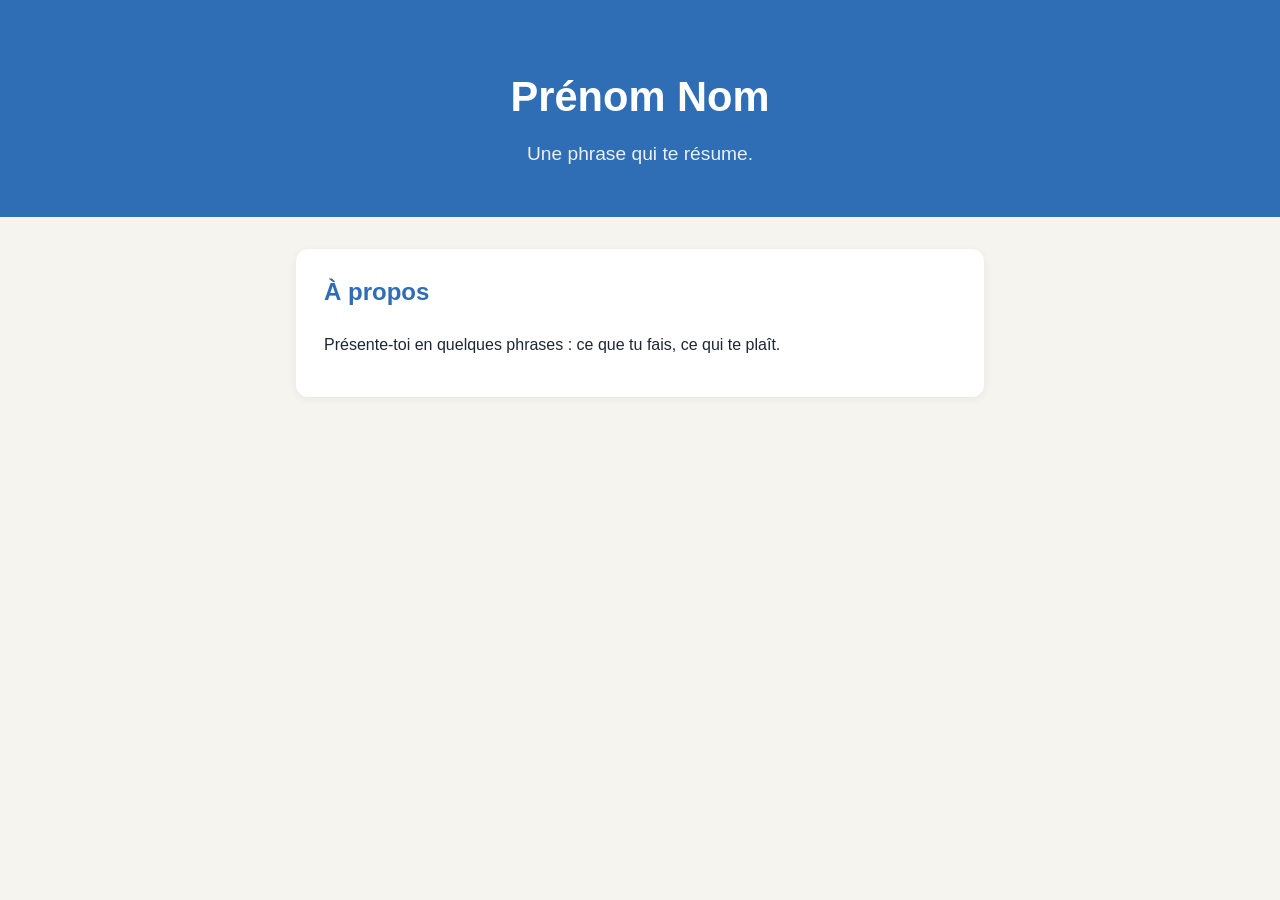
==== index.html @ 7ca130fb "Ajoute la section À propos" ====
<!DOCTYPE html>
<html lang="fr">
<head>
  <meta charset="UTF-8">
  <meta name="viewport" content="width=device-width, initial-scale=1.0">
  <title>Prénom Nom</title>
  <link rel="stylesheet" href="style.css">
</head>
<body>
  <header class="entete">
    <h1>Prénom Nom</h1>
    <p class="accroche">Une phrase qui te résume.</p>
  </header>

  <main>
    <section>
  <h2>À propos</h2>
  <p>Présente-toi en quelques phrases : ce que tu fais, ce qui te plaît.</p>
</section>
    

    

    
  </main>

  
</body>
</html>
---- style.css ----
/* ==========================================================
   Style de la page perso
   ÉTAPE 7 : change les couleurs ci-dessous pour personnaliser
   ta page (un code couleur = # suivi de 6 caractères).
   ========================================================== */

:root {
  --couleur-principale: #2f6db5;   /* titres, liens, bandeau */
  --couleur-fond: #f6f4ef;         /* fond de la page */
  --couleur-carte: #ffffff;        /* fond des sections */
  --couleur-texte: #1d2733;        /* texte courant */
  --police: "Segoe UI", Arial, sans-serif;
}

* {
  box-sizing: border-box;
}

body {
  margin: 0;
  font-family: var(--police);
  background: var(--couleur-fond);
  color: var(--couleur-texte);
  line-height: 1.6;
}

/* ---------- Bandeau du haut ---------- */
.entete {
  background: var(--couleur-principale);
  color: #ffffff;
  text-align: center;
  padding: 64px 24px 48px;
}

.entete h1 {
  margin: 0;
  font-size: 2.6rem;
}

.accroche {
  margin: 8px 0 0;
  font-size: 1.2rem;
  opacity: 0.9;
}

/* ---------- Contenu ---------- */
main {
  max-width: 720px;
  margin: 0 auto;
  padding: 32px 16px;
}

section {
  background: var(--couleur-carte);
  border-radius: 12px;
  padding: 24px 28px;
  margin-bottom: 24px;
  box-shadow: 0 2px 8px rgba(0, 0, 0, 0.06);
}

h2 {
  margin-top: 0;
  color: var(--couleur-principale);
}

a {
  color: var(--couleur-principale);
  font-weight: 600;
}

/* ---------- Pied de page ---------- */
footer {
  text-align: center;
  padding: 24px;
  font-size: 0.9rem;
  opacity: 0.7;
}
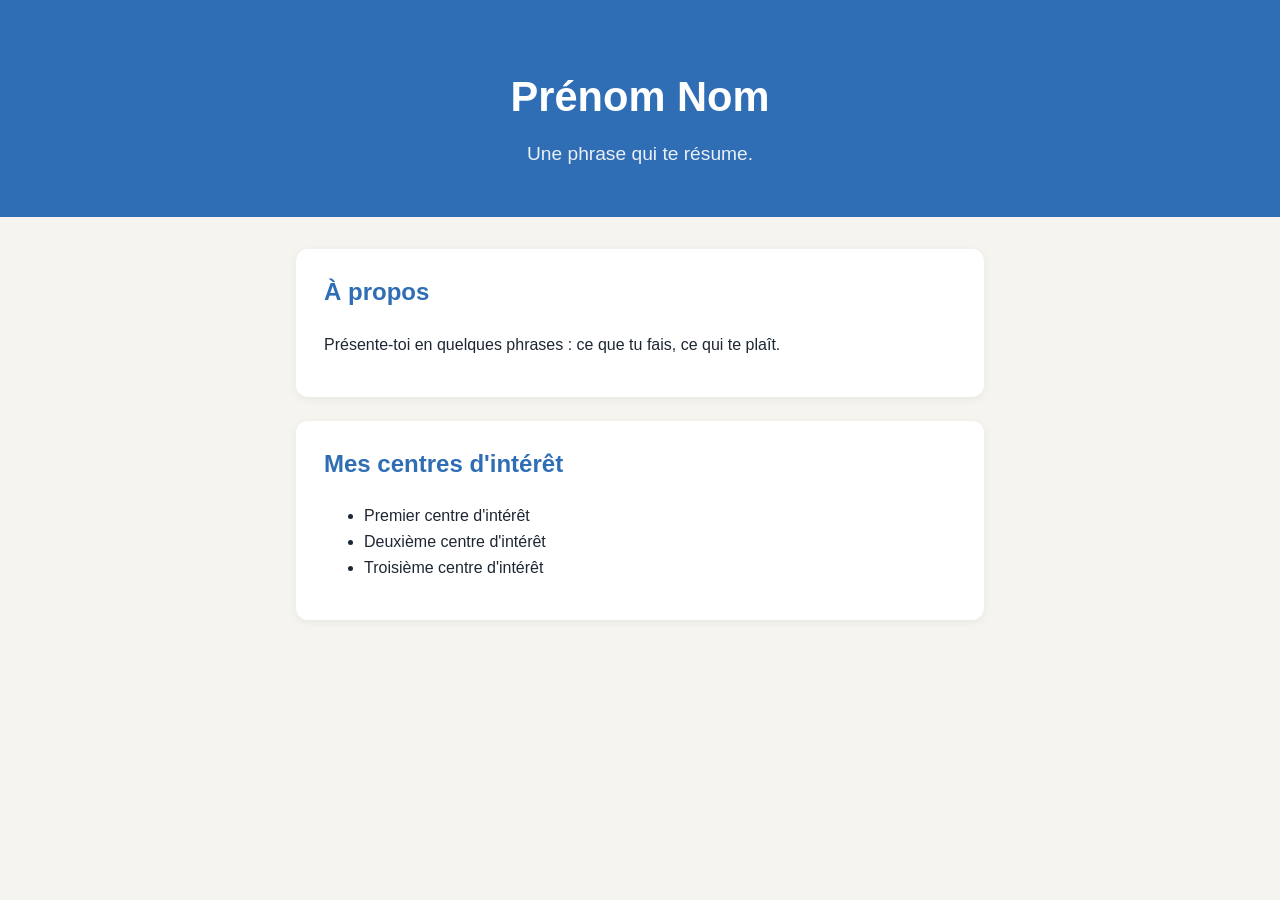
==== commit ad98b2f2: "Ajoute mes centres d'intérêt" ====
--- a/index.html
+++ b/index.html
@@ -14,11 +14,18 @@
 
   <main>
     <section>
-  <h2>À propos</h2>
-  <p>Présente-toi en quelques phrases : ce que tu fais, ce qui te plaît.</p>
-</section>
+      <h2>À propos</h2>
+      <p>Présente-toi en quelques phrases : ce que tu fais, ce qui te plaît.</p>
+    </section>
     
-
+    <section>
+      <h2>Mes centres d'intérêt</h2>
+      <ul>
+        <li>Premier centre d'intérêt</li>
+        <li>Deuxième centre d'intérêt</li>
+        <li>Troisième centre d'intérêt</li>
+      </ul>
+    </section>
     
 
     
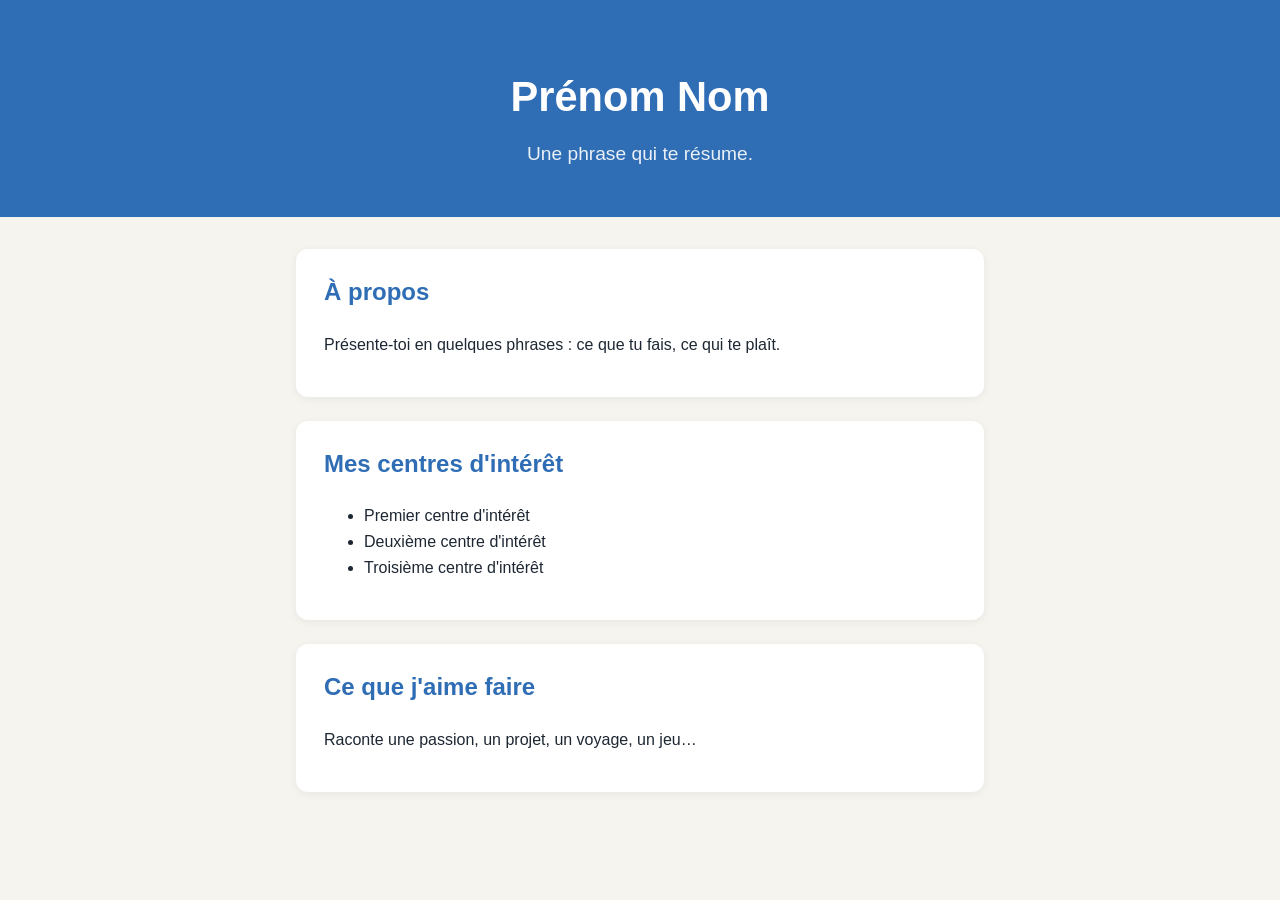
==== commit 37c1463f: "Ajoute la section Ce que j'aime faire" ====
--- a/index.html
+++ b/index.html
@@ -26,7 +26,11 @@
         <li>Troisième centre d'intérêt</li>
       </ul>
     </section>
-    
+
+    <section>
+      <h2>Ce que j'aime faire</h2>
+      <p>Raconte une passion, un projet, un voyage, un jeu…</p>
+    </section>
 
     
   </main>
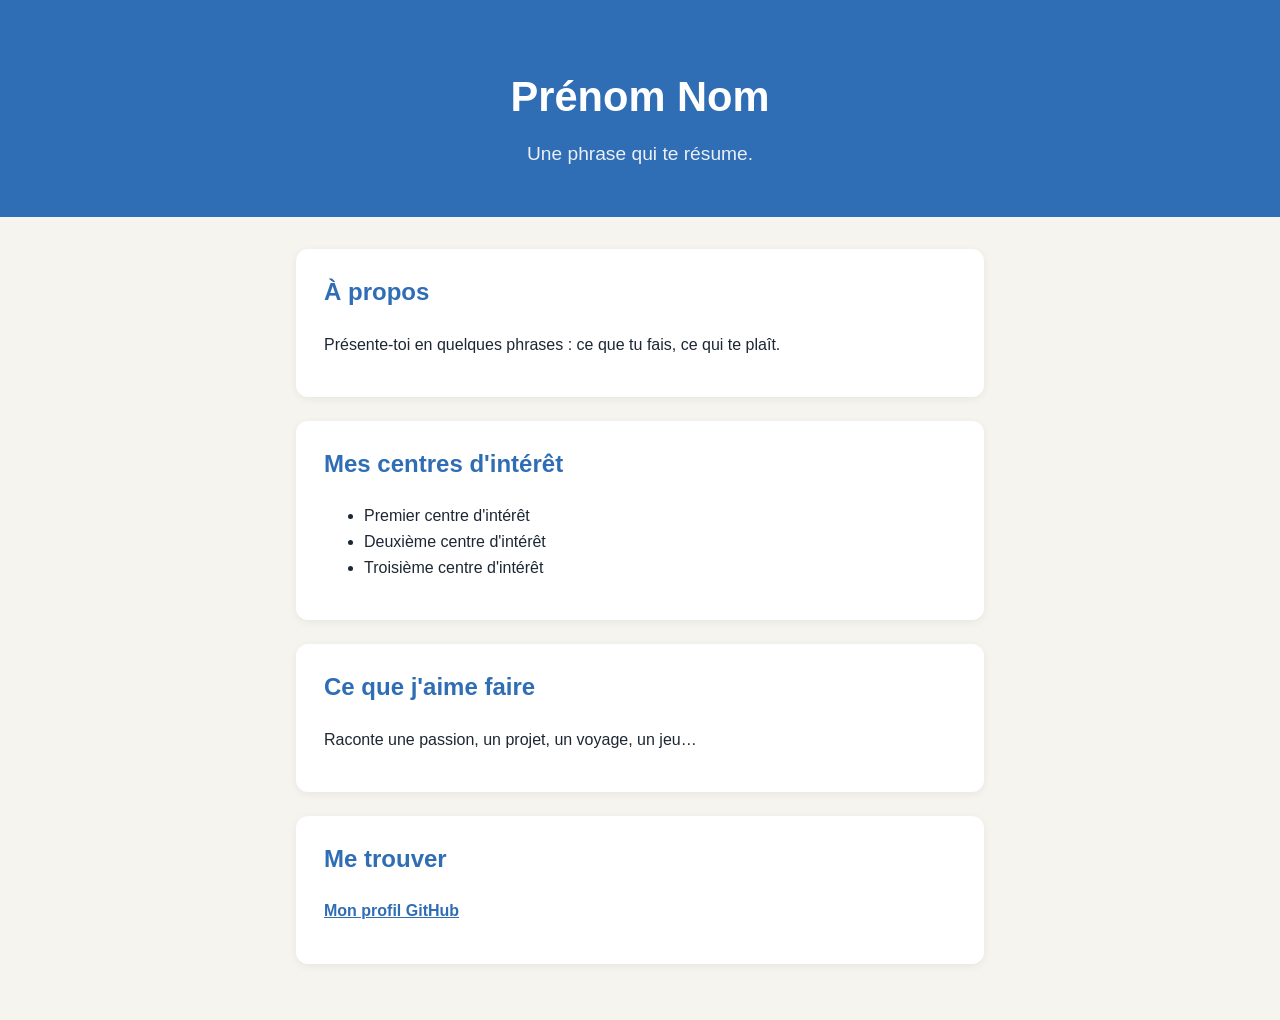
==== commit 0afddfca: "Ajoute mes liens" ====
--- a/index.html
+++ b/index.html
@@ -31,7 +31,10 @@
       <h2>Ce que j'aime faire</h2>
       <p>Raconte une passion, un projet, un voyage, un jeu…</p>
     </section>
-
+    <section>
+      <h2>Me trouver</h2>
+      <p><a href="https://github.com/Albanfire">Mon profil GitHub</a></p>
+    </section>
     
   </main>
 
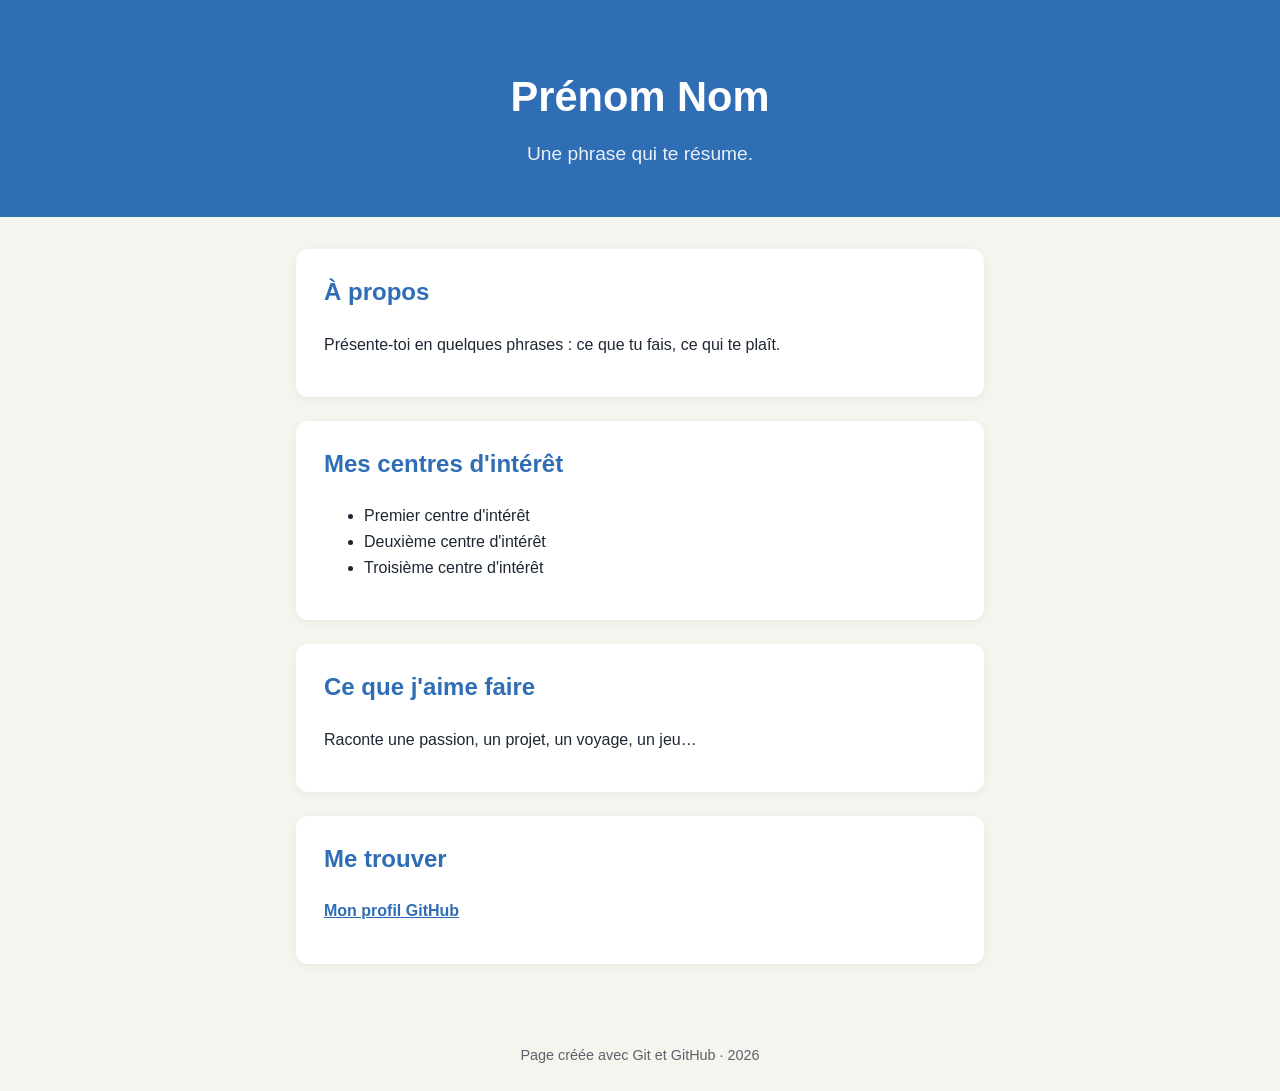
==== commit 8dc950b1: "Ajoute le pied de page" ====
--- a/index.html
+++ b/index.html
@@ -35,8 +35,10 @@
       <h2>Me trouver</h2>
       <p><a href="https://github.com/Albanfire">Mon profil GitHub</a></p>
     </section>
-    
+
   </main>
+  
+  <footer>Page créée avec Git et GitHub · 2026</footer>
 
   
 </body>
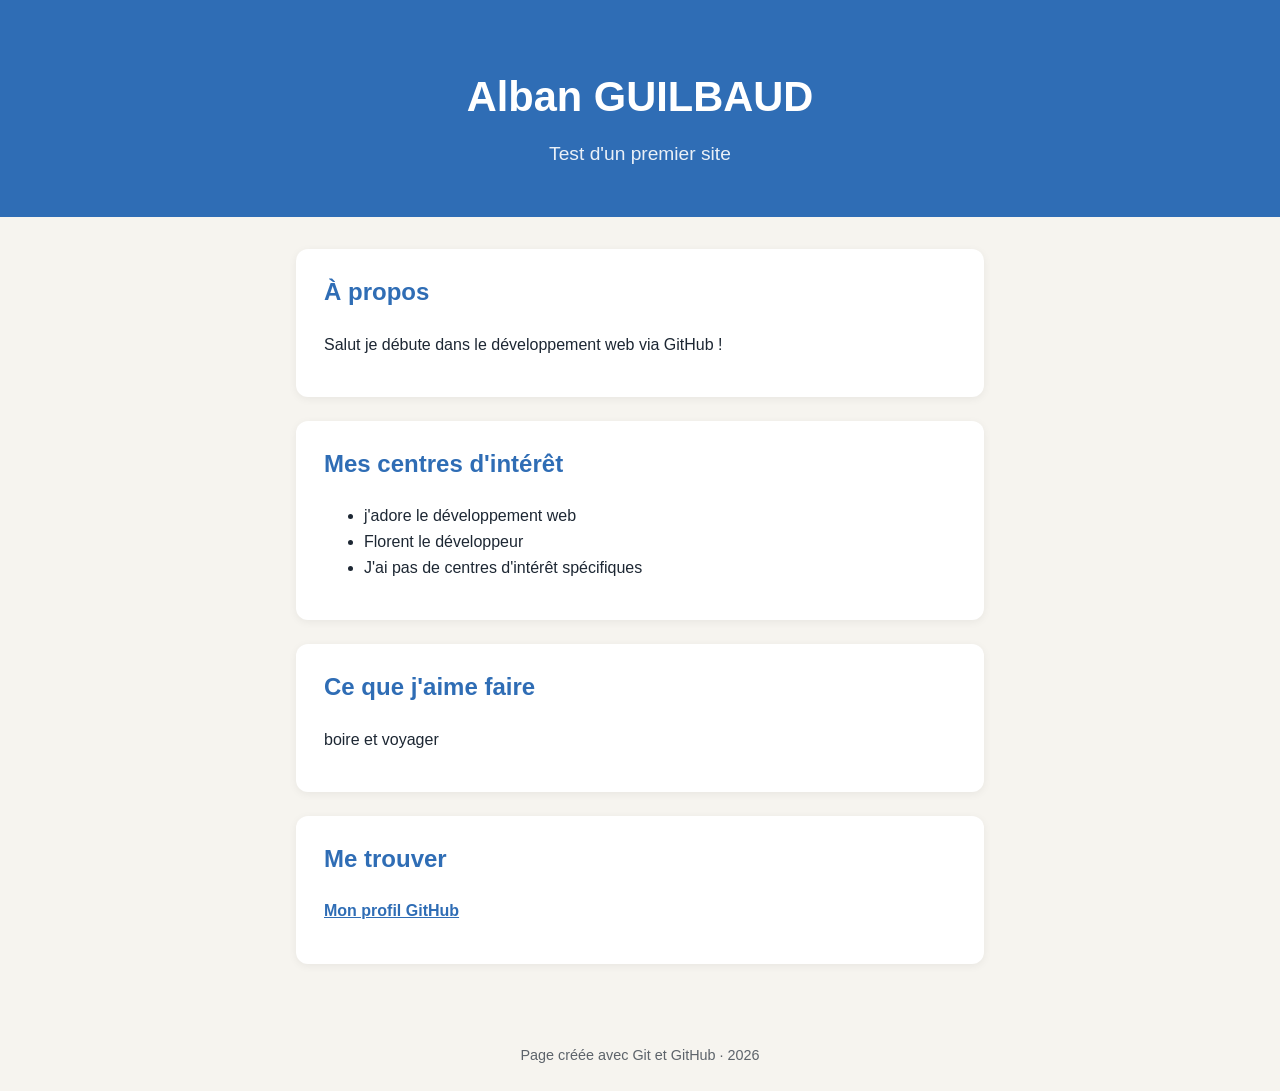
==== commit c6bae903: "Personnalise les textes de la page" ====
--- a/index.html
+++ b/index.html
@@ -8,28 +8,28 @@
 </head>
 <body>
   <header class="entete">
-    <h1>Prénom Nom</h1>
-    <p class="accroche">Une phrase qui te résume.</p>
+    <h1>Alban GUILBAUD</h1>
+    <p class="accroche">Test d'un premier site</p>
   </header>
 
   <main>
     <section>
       <h2>À propos</h2>
-      <p>Présente-toi en quelques phrases : ce que tu fais, ce qui te plaît.</p>
+      <p>Salut je débute dans le développement web via GitHub ! </p>
     </section>
     
     <section>
       <h2>Mes centres d'intérêt</h2>
       <ul>
-        <li>Premier centre d'intérêt</li>
-        <li>Deuxième centre d'intérêt</li>
-        <li>Troisième centre d'intérêt</li>
+        <li>j'adore le développement web</li>
+        <li>Florent le développeur</li>
+        <li>J'ai pas de centres d'intérêt spécifiques</li>
       </ul>
     </section>
 
     <section>
       <h2>Ce que j'aime faire</h2>
-      <p>Raconte une passion, un projet, un voyage, un jeu…</p>
+      <p>boire et voyager </p>
     </section>
     <section>
       <h2>Me trouver</h2>
@@ -37,7 +37,7 @@
     </section>
 
   </main>
-  
+
   <footer>Page créée avec Git et GitHub · 2026</footer>
 
   
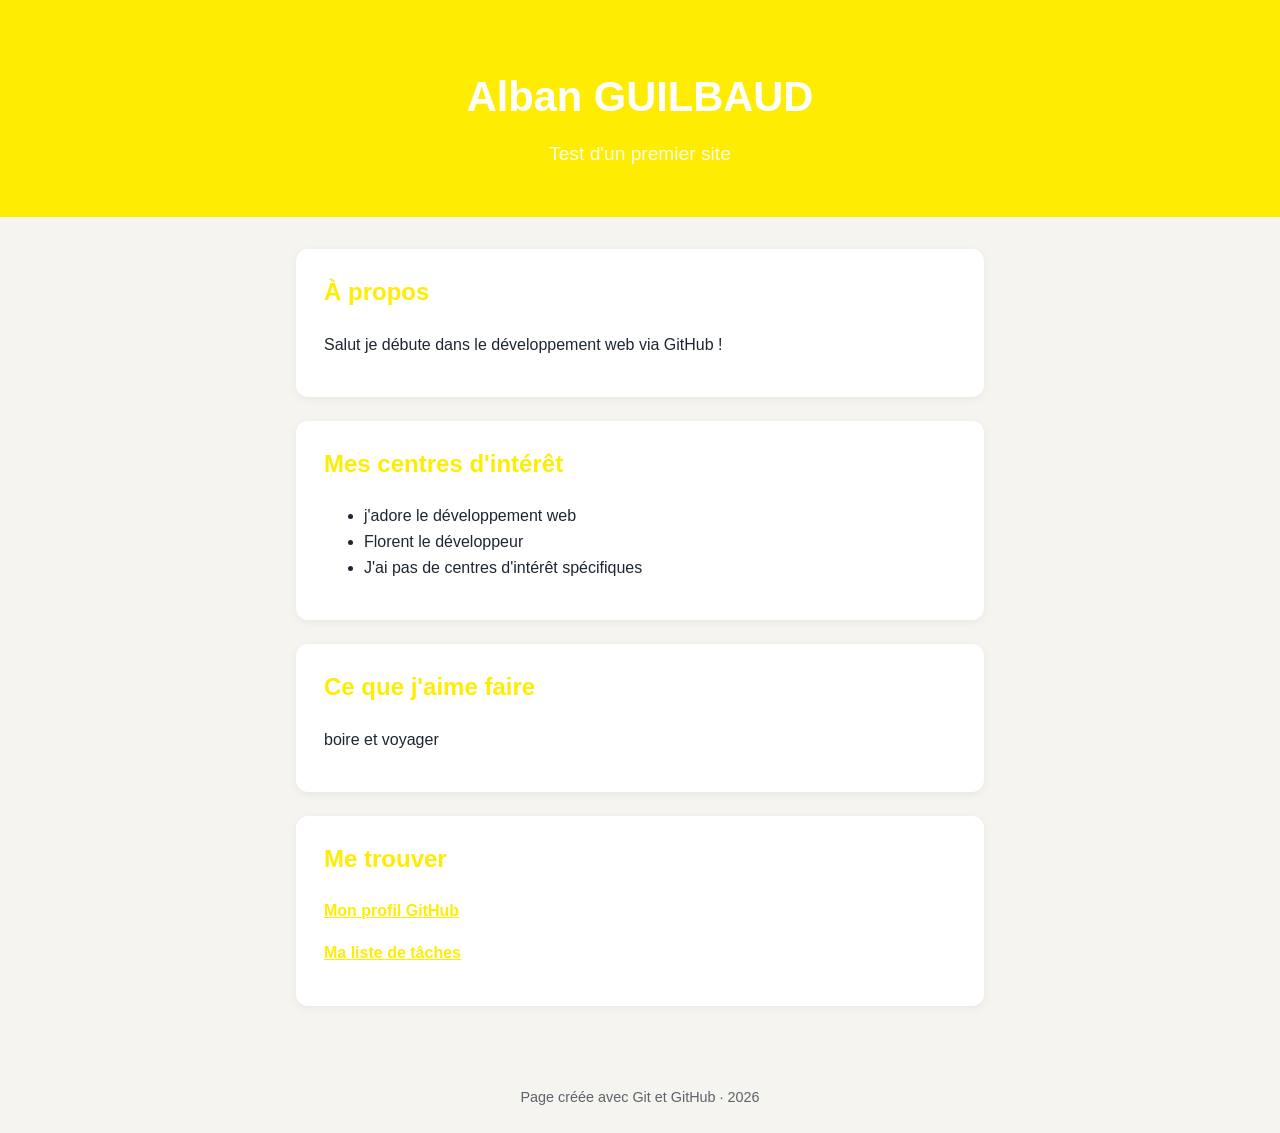
==== commit a2460151: "Ajoute un lien vers l'appli (Fixes #7)" ====
--- a/index.html
+++ b/index.html
@@ -34,6 +34,7 @@
     <section>
       <h2>Me trouver</h2>
       <p><a href="https://github.com/Albanfire">Mon profil GitHub</a></p>
+      <p><a href="https://albanfire.github.io/app/">Ma liste de tâches</a></p>
     </section>
 
   </main>
--- a/style.css
+++ b/style.css
@@ -5,7 +5,7 @@
    ========================================================== */
 
 :root {
-  --couleur-principale: #2f6db5;   /* titres, liens, bandeau */
+  --couleur-principale: #feed03;   /* titres, liens, bandeau */
   --couleur-fond: #f6f4ef;         /* fond de la page */
   --couleur-carte: #ffffff;        /* fond des sections */
   --couleur-texte: #1d2733;        /* texte courant */
